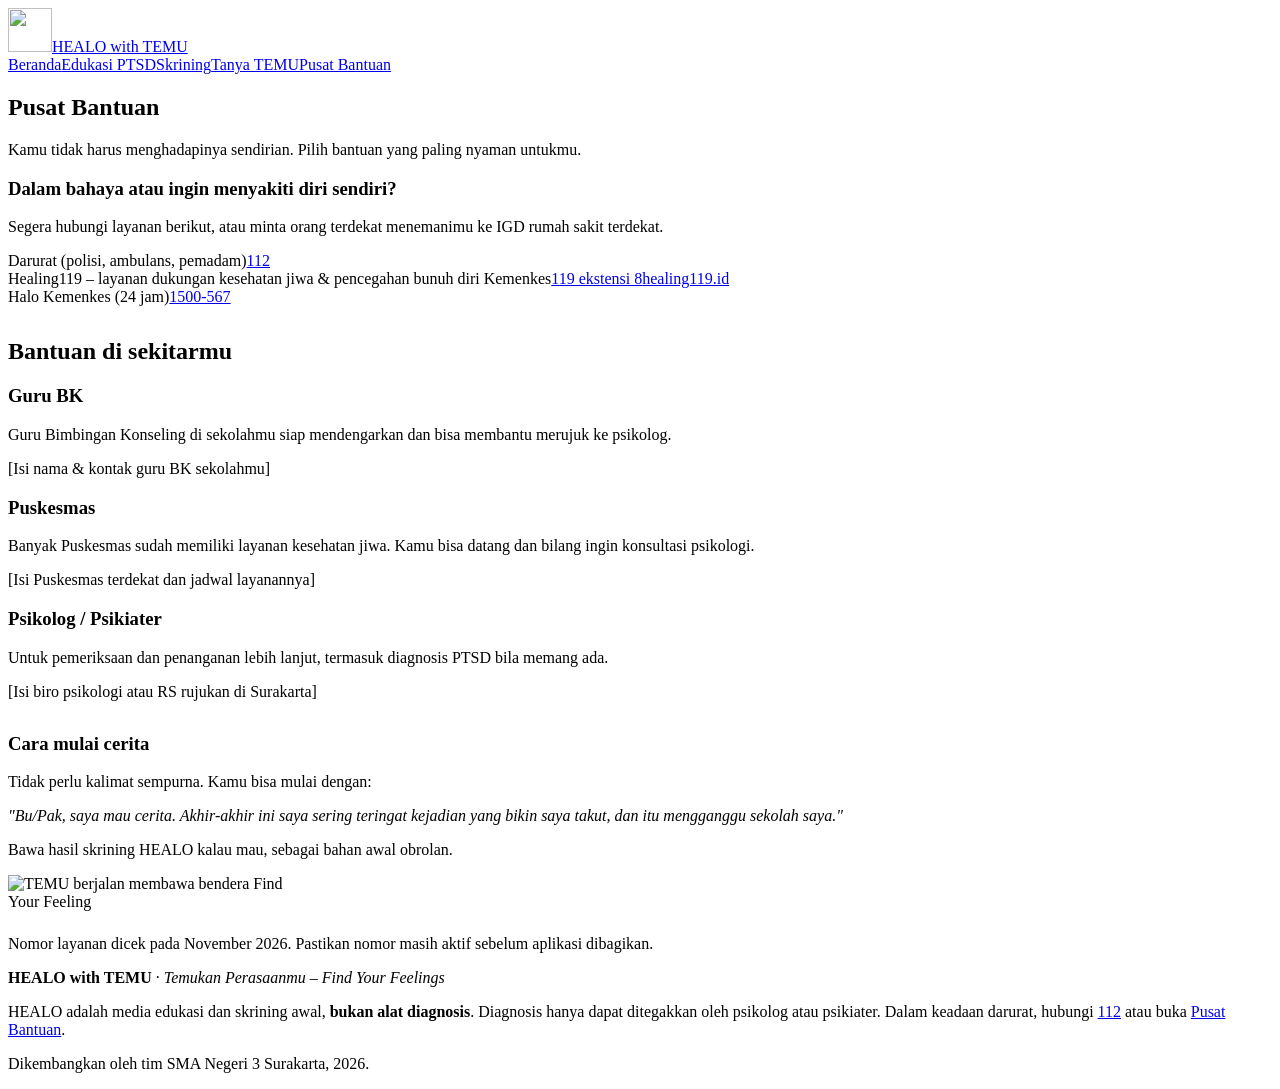
==== bantuan.html @ 0c206a84 "Add files via upload" ====
<!doctype html>
<html lang="id">
<head>
<meta charset="utf-8">
<meta name="viewport" content="width=device-width, initial-scale=1">
<title>Pusat Bantuan · HEALO with TEMU</title>
<meta name="description" content="Kontak layanan krisis, guru BK, Puskesmas, dan psikolog.">
<meta name="theme-color" content="#15484C">
<link rel="manifest" href="manifest.webmanifest">
<link rel="icon" href="img/icon-192.png">
<link rel="apple-touch-icon" href="img/icon-192.png">
<link rel="preconnect" href="https://fonts.googleapis.com">
<link rel="preconnect" href="https://fonts.gstatic.com" crossorigin>
<link rel="stylesheet" href="https://fonts.googleapis.com/css2?family=Poppins:wght@700;800&family=Nunito+Sans:wght@400;700;800&display=swap">
<link rel="stylesheet" href="assets/style.css">
</head>
<body>
<header class="site-header">
<div class="wrap">
<a class="brand" href="index.html"><img src="img/temu-sit.webp" alt="" width="44" height="44">HEALO <span>with TEMU</span></a>
<nav class="nav" aria-label="Menu utama"><a href="index.html">Beranda</a><a href="edukasi.html">Edukasi PTSD</a><a href="skrining.html">Skrining</a><a href="temu.html">Tanya TEMU</a><a href="bantuan.html" aria-current="page">Pusat Bantuan</a></nav>
</div>
</header>
<main>
<section class="section">
<div class="wrap">
<h1>Pusat Bantuan</h1>
<p class="lead">Kamu tidak harus menghadapinya sendirian. Pilih bantuan yang paling nyaman untukmu.</p>

<div class="crisis-box">
<h3>Dalam bahaya atau ingin menyakiti diri sendiri?</h3>
<p>Segera hubungi layanan berikut, atau minta orang terdekat menemanimu ke IGD rumah sakit terdekat.</p>
<div class="grid grid-3">
<div class="contact"><span class="small">Darurat (polisi, ambulans, pemadam)</span><a class="num" href="tel:112">112</a></div>
<div class="contact"><span class="small">Healing119 – layanan dukungan kesehatan jiwa &amp; pencegahan bunuh diri Kemenkes</span><a class="num" href="tel:119">119 ekstensi 8</a><a href="https://healing119.id" target="_blank" rel="noopener">healing119.id</a></div>
<div class="contact"><span class="small">Halo Kemenkes (24 jam)</span><a class="num" href="tel:1500567">1500-567</a></div>
</div>
</div>

<h2 style="margin-top:2rem">Bantuan di sekitarmu</h2>
<div class="grid grid-3">
<div class="card lagoon"><h3>Guru BK</h3><p>Guru Bimbingan Konseling di sekolahmu siap mendengarkan dan bisa membantu merujuk ke psikolog.</p><p class="small">[Isi nama &amp; kontak guru BK sekolahmu]</p></div>
<div class="card mari"><h3>Puskesmas</h3><p>Banyak Puskesmas sudah memiliki layanan kesehatan jiwa. Kamu bisa datang dan bilang ingin konsultasi psikologi.</p><p class="small">[Isi Puskesmas terdekat dan jadwal layanannya]</p></div>
<div class="card pink"><h3>Psikolog / Psikiater</h3><p>Untuk pemeriksaan dan penanganan lebih lanjut, termasuk diagnosis PTSD bila memang ada.</p><p class="small">[Isi biro psikologi atau RS rujukan di Surakarta]</p></div>
</div>

<div class="grid grid-2" style="margin-top:2rem;align-items:center">
<div class="card">
<h3>Cara mulai cerita</h3>
<p>Tidak perlu kalimat sempurna. Kamu bisa mulai dengan:</p>
<p><em>"Bu/Pak, saya mau cerita. Akhir-akhir ini saya sering teringat kejadian yang bikin saya takut, dan itu mengganggu sekolah saya."</em></p>
<p class="small">Bawa hasil skrining HEALO kalau mau, sebagai bahan awal obrolan.</p>
</div>
<img src="img/temu-walk.webp" alt="TEMU berjalan membawa bendera Find Your Feeling" width="320" height="320" style="justify-self:center;max-width:280px">
</div>
<p class="small" style="margin-top:1.5rem">Nomor layanan dicek pada November 2026. Pastikan nomor masih aktif sebelum aplikasi dibagikan.</p>
</div>
</section>
</main>
<footer class="site-footer">
<div class="wrap">
<p><strong>HEALO with TEMU</strong> · <em>Temukan Perasaanmu – Find Your Feelings</em></p>
<p>HEALO adalah media edukasi dan skrining awal, <strong>bukan alat diagnosis</strong>. Diagnosis hanya dapat ditegakkan oleh psikolog atau psikiater. Dalam keadaan darurat, hubungi <a href="tel:112">112</a> atau buka <a href="bantuan.html">Pusat Bantuan</a>.</p>
<p>Dikembangkan oleh tim SMA Negeri 3 Surakarta, 2026.</p>
</div>
</footer>
<script src="assets/common.js"></script>

</body>
</html>
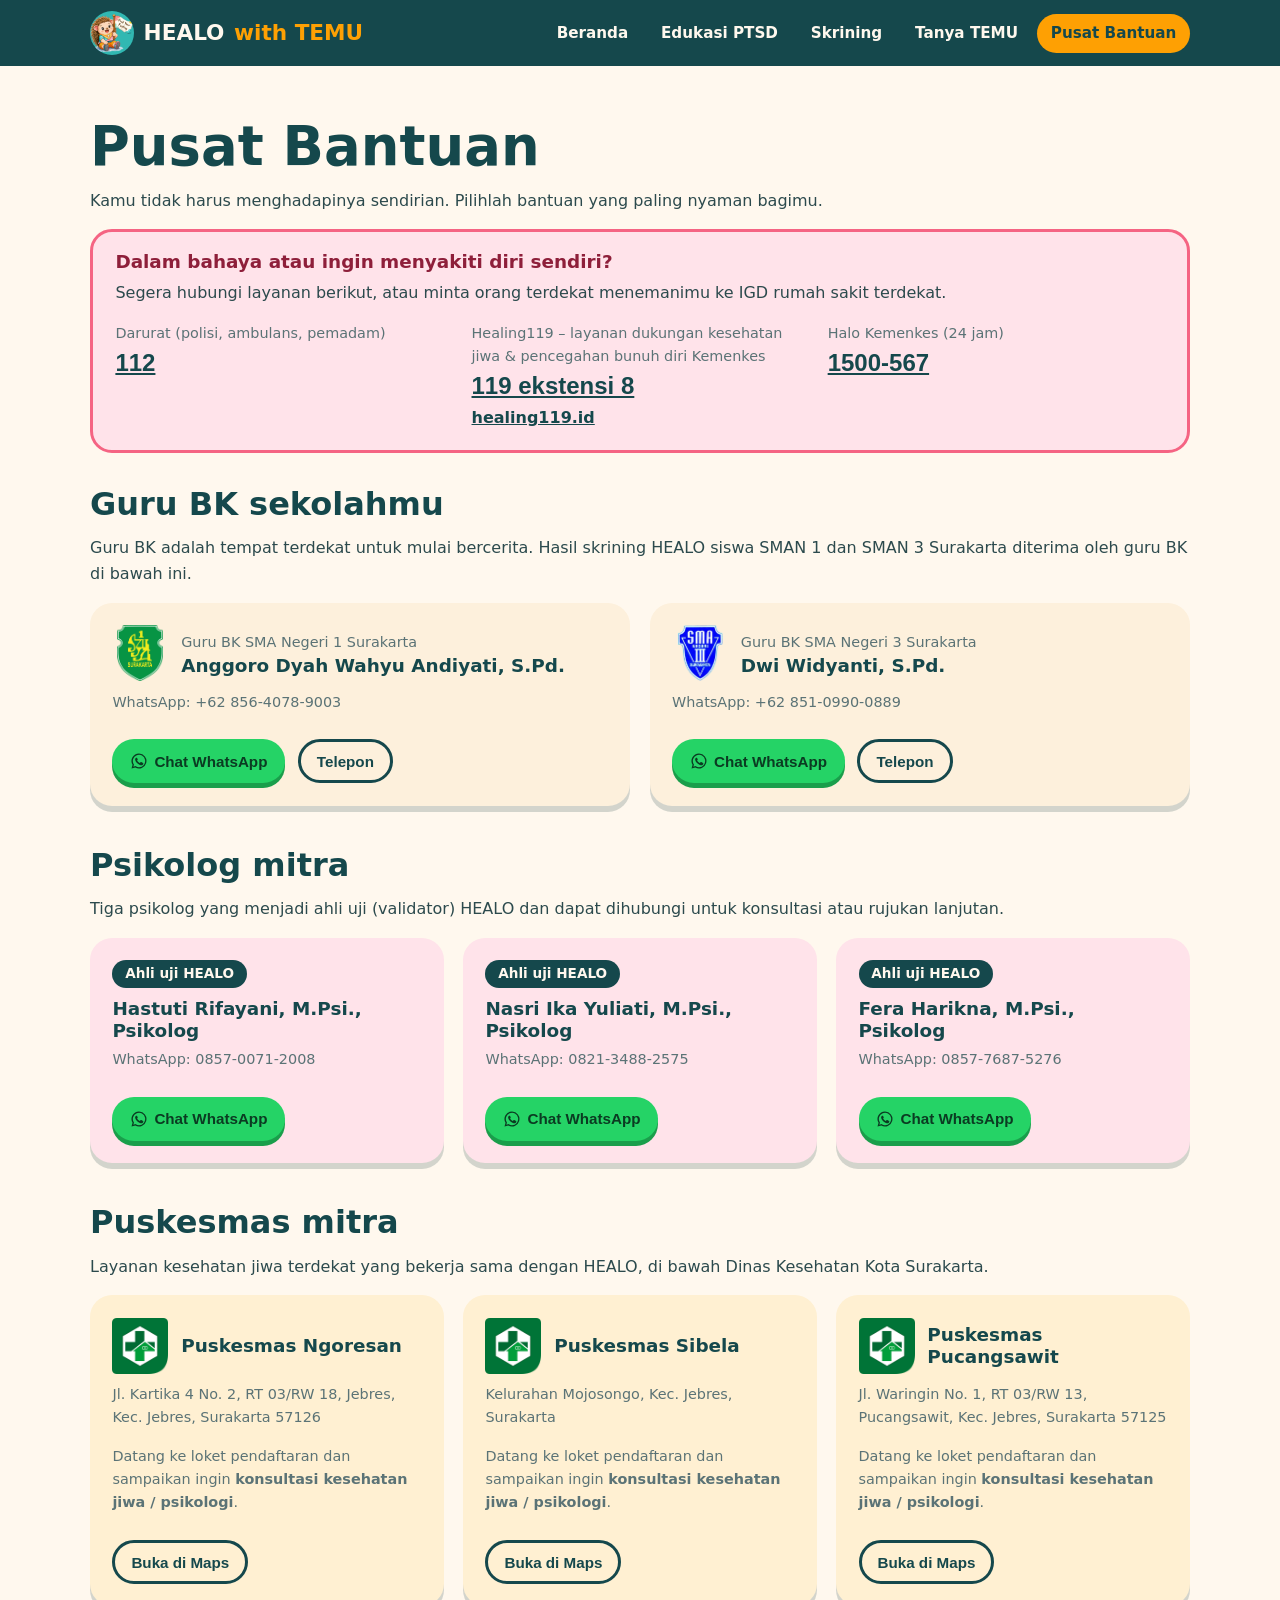
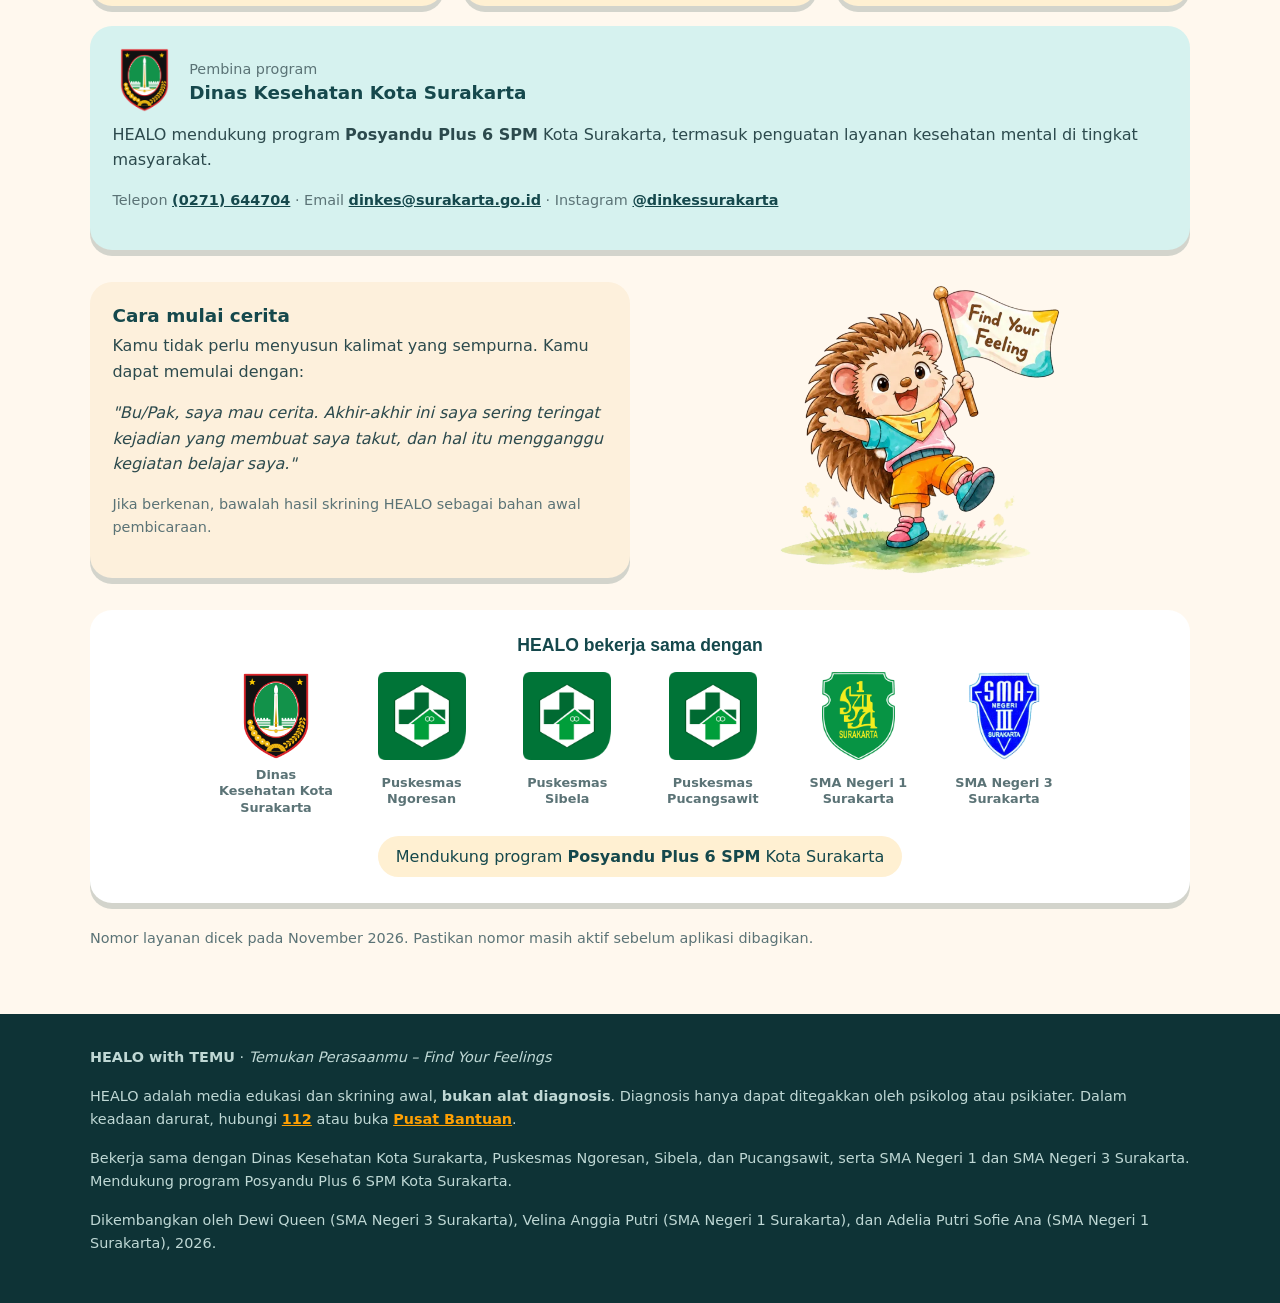
==== commit 632a88ee: "Add files via upload" ====
--- a/bantuan.html
+++ b/bantuan.html
@@ -4,7 +4,7 @@
 <meta charset="utf-8">
 <meta name="viewport" content="width=device-width, initial-scale=1">
 <title>Pusat Bantuan · HEALO with TEMU</title>
-<meta name="description" content="Kontak layanan krisis, guru BK, Puskesmas, dan psikolog.">
+<meta name="description" content="Kontak layanan krisis, guru BK SMAN 1 dan SMAN 3 Surakarta, Puskesmas mitra, psikolog, dan Dinas Kesehatan Kota Surakarta.">
 <meta name="theme-color" content="#15484C">
 <link rel="manifest" href="manifest.webmanifest">
 <link rel="icon" href="img/icon-192.png">
@@ -25,7 +25,7 @@
 <section class="section">
 <div class="wrap">
 <h1>Pusat Bantuan</h1>
-<p class="lead">Kamu tidak harus menghadapinya sendirian. Pilih bantuan yang paling nyaman untukmu.</p>
+<p class="lead">Kamu tidak harus menghadapinya sendirian. Pilihlah bantuan yang paling nyaman bagimu.</p>
 
 <div class="crisis-box">
 <h3>Dalam bahaya atau ingin menyakiti diri sendiri?</h3>
@@ -37,22 +37,32 @@
 </div>
 </div>
 
-<h2 style="margin-top:2rem">Bantuan di sekitarmu</h2>
-<div class="grid grid-3">
-<div class="card lagoon"><h3>Guru BK</h3><p>Guru Bimbingan Konseling di sekolahmu siap mendengarkan dan bisa membantu merujuk ke psikolog.</p><p class="small">[Isi nama &amp; kontak guru BK sekolahmu]</p></div>
-<div class="card mari"><h3>Puskesmas</h3><p>Banyak Puskesmas sudah memiliki layanan kesehatan jiwa. Kamu bisa datang dan bilang ingin konsultasi psikologi.</p><p class="small">[Isi Puskesmas terdekat dan jadwal layanannya]</p></div>
-<div class="card pink"><h3>Psikolog / Psikiater</h3><p>Untuk pemeriksaan dan penanganan lebih lanjut, termasuk diagnosis PTSD bila memang ada.</p><p class="small">[Isi biro psikologi atau RS rujukan di Surakarta]</p></div>
-</div>
+<h2 style="margin-top:2rem">Guru BK sekolahmu</h2>
+<p>Guru BK adalah tempat terdekat untuk mulai bercerita. Hasil skrining HEALO siswa SMAN 1 dan SMAN 3 Surakarta diterima oleh guru BK di bawah ini.</p>
+<div class="grid grid-2"><div class="card contact-card"><div class="cc-head"><img src="img/logo-sman1.png" alt="Logo SMA Negeri 1 Surakarta" width="56" height="56"><div><span class="small">Guru BK SMA Negeri 1 Surakarta</span><h3>Anggoro Dyah Wahyu Andiyati, S.Pd.</h3></div></div><p class="small">WhatsApp: +62 856-4078-9003</p><div class="btn-row"><a class="btn btn-wa" href="https://wa.me/6285640789003" target="_blank" rel="noopener"><svg viewBox="0 0 24 24" fill="currentColor" aria-hidden="true" width="18" height="18"><path d="M12 2a10 10 0 0 0-8.6 15.1L2 22l5-1.3A10 10 0 1 0 12 2zm0 18.2a8.2 8.2 0 0 1-4.2-1.2l-.3-.2-3 .8.8-2.9-.2-.3A8.2 8.2 0 1 1 12 20.2zm4.5-6.1c-.2-.1-1.5-.7-1.7-.8s-.4-.1-.6.1-.7.8-.8 1-.3.2-.5.1a6.7 6.7 0 0 1-3.3-2.9c-.3-.4.3-.4.7-1.3a.5.5 0 0 0 0-.4l-.8-1.9c-.2-.5-.4-.4-.6-.4h-.5a1 1 0 0 0-.7.3 3 3 0 0 0-.9 2.2 5.2 5.2 0 0 0 1.1 2.8 11.9 11.9 0 0 0 4.6 4c1.7.7 2.4.8 3.2.7a2.8 2.8 0 0 0 1.8-1.3 2.3 2.3 0 0 0 .2-1.3c-.1-.1-.3-.2-.5-.3z"/></svg>Chat WhatsApp</a><a class="btn btn-ghost" href="tel:+6285640789003">Telepon</a></div></div><div class="card contact-card"><div class="cc-head"><img src="img/logo-sman3.png" alt="Logo SMA Negeri 3 Surakarta" width="56" height="56"><div><span class="small">Guru BK SMA Negeri 3 Surakarta</span><h3>Dwi Widyanti, S.Pd.</h3></div></div><p class="small">WhatsApp: +62 851-0990-0889</p><div class="btn-row"><a class="btn btn-wa" href="https://wa.me/6285109900889" target="_blank" rel="noopener"><svg viewBox="0 0 24 24" fill="currentColor" aria-hidden="true" width="18" height="18"><path d="M12 2a10 10 0 0 0-8.6 15.1L2 22l5-1.3A10 10 0 1 0 12 2zm0 18.2a8.2 8.2 0 0 1-4.2-1.2l-.3-.2-3 .8.8-2.9-.2-.3A8.2 8.2 0 1 1 12 20.2zm4.5-6.1c-.2-.1-1.5-.7-1.7-.8s-.4-.1-.6.1-.7.8-.8 1-.3.2-.5.1a6.7 6.7 0 0 1-3.3-2.9c-.3-.4.3-.4.7-1.3a.5.5 0 0 0 0-.4l-.8-1.9c-.2-.5-.4-.4-.6-.4h-.5a1 1 0 0 0-.7.3 3 3 0 0 0-.9 2.2 5.2 5.2 0 0 0 1.1 2.8 11.9 11.9 0 0 0 4.6 4c1.7.7 2.4.8 3.2.7a2.8 2.8 0 0 0 1.8-1.3 2.3 2.3 0 0 0 .2-1.3c-.1-.1-.3-.2-.5-.3z"/></svg>Chat WhatsApp</a><a class="btn btn-ghost" href="tel:+6285109900889">Telepon</a></div></div></div>
+
+<h2 style="margin-top:2.5rem">Psikolog mitra</h2>
+<p>Tiga psikolog yang menjadi ahli uji (validator) HEALO dan dapat dihubungi untuk konsultasi atau rujukan lanjutan.</p>
+<div class="grid grid-3"><div class="card pink contact-card"><span class="pill">Ahli uji HEALO</span><h3 style="margin-top:.6rem">Hastuti Rifayani, M.Psi., Psikolog</h3><p class="small">WhatsApp: 0857-0071-2008</p><div class="btn-row"><a class="btn btn-wa" href="https://wa.me/6285700712008" target="_blank" rel="noopener"><svg viewBox="0 0 24 24" fill="currentColor" aria-hidden="true" width="18" height="18"><path d="M12 2a10 10 0 0 0-8.6 15.1L2 22l5-1.3A10 10 0 1 0 12 2zm0 18.2a8.2 8.2 0 0 1-4.2-1.2l-.3-.2-3 .8.8-2.9-.2-.3A8.2 8.2 0 1 1 12 20.2zm4.5-6.1c-.2-.1-1.5-.7-1.7-.8s-.4-.1-.6.1-.7.8-.8 1-.3.2-.5.1a6.7 6.7 0 0 1-3.3-2.9c-.3-.4.3-.4.7-1.3a.5.5 0 0 0 0-.4l-.8-1.9c-.2-.5-.4-.4-.6-.4h-.5a1 1 0 0 0-.7.3 3 3 0 0 0-.9 2.2 5.2 5.2 0 0 0 1.1 2.8 11.9 11.9 0 0 0 4.6 4c1.7.7 2.4.8 3.2.7a2.8 2.8 0 0 0 1.8-1.3 2.3 2.3 0 0 0 .2-1.3c-.1-.1-.3-.2-.5-.3z"/></svg>Chat WhatsApp</a></div></div><div class="card pink contact-card"><span class="pill">Ahli uji HEALO</span><h3 style="margin-top:.6rem">Nasri Ika Yuliati, M.Psi., Psikolog</h3><p class="small">WhatsApp: 0821-3488-2575</p><div class="btn-row"><a class="btn btn-wa" href="https://wa.me/6282134882575" target="_blank" rel="noopener"><svg viewBox="0 0 24 24" fill="currentColor" aria-hidden="true" width="18" height="18"><path d="M12 2a10 10 0 0 0-8.6 15.1L2 22l5-1.3A10 10 0 1 0 12 2zm0 18.2a8.2 8.2 0 0 1-4.2-1.2l-.3-.2-3 .8.8-2.9-.2-.3A8.2 8.2 0 1 1 12 20.2zm4.5-6.1c-.2-.1-1.5-.7-1.7-.8s-.4-.1-.6.1-.7.8-.8 1-.3.2-.5.1a6.7 6.7 0 0 1-3.3-2.9c-.3-.4.3-.4.7-1.3a.5.5 0 0 0 0-.4l-.8-1.9c-.2-.5-.4-.4-.6-.4h-.5a1 1 0 0 0-.7.3 3 3 0 0 0-.9 2.2 5.2 5.2 0 0 0 1.1 2.8 11.9 11.9 0 0 0 4.6 4c1.7.7 2.4.8 3.2.7a2.8 2.8 0 0 0 1.8-1.3 2.3 2.3 0 0 0 .2-1.3c-.1-.1-.3-.2-.5-.3z"/></svg>Chat WhatsApp</a></div></div><div class="card pink contact-card"><span class="pill">Ahli uji HEALO</span><h3 style="margin-top:.6rem">Fera Harikna, M.Psi., Psikolog</h3><p class="small">WhatsApp: 0857-7687-5276</p><div class="btn-row"><a class="btn btn-wa" href="https://wa.me/6285776875276" target="_blank" rel="noopener"><svg viewBox="0 0 24 24" fill="currentColor" aria-hidden="true" width="18" height="18"><path d="M12 2a10 10 0 0 0-8.6 15.1L2 22l5-1.3A10 10 0 1 0 12 2zm0 18.2a8.2 8.2 0 0 1-4.2-1.2l-.3-.2-3 .8.8-2.9-.2-.3A8.2 8.2 0 1 1 12 20.2zm4.5-6.1c-.2-.1-1.5-.7-1.7-.8s-.4-.1-.6.1-.7.8-.8 1-.3.2-.5.1a6.7 6.7 0 0 1-3.3-2.9c-.3-.4.3-.4.7-1.3a.5.5 0 0 0 0-.4l-.8-1.9c-.2-.5-.4-.4-.6-.4h-.5a1 1 0 0 0-.7.3 3 3 0 0 0-.9 2.2 5.2 5.2 0 0 0 1.1 2.8 11.9 11.9 0 0 0 4.6 4c1.7.7 2.4.8 3.2.7a2.8 2.8 0 0 0 1.8-1.3 2.3 2.3 0 0 0 .2-1.3c-.1-.1-.3-.2-.5-.3z"/></svg>Chat WhatsApp</a></div></div></div>
+
+<h2 style="margin-top:2.5rem">Puskesmas mitra</h2>
+<p>Layanan kesehatan jiwa terdekat yang bekerja sama dengan HEALO, di bawah Dinas Kesehatan Kota Surakarta.</p>
+<div class="grid grid-3"><div class="card mari contact-card"><div class="cc-head"><img src="img/logo-puskesmas.png" alt="Logo Puskesmas" width="56" height="56"><h3>Puskesmas Ngoresan</h3></div><p class="small">Jl. Kartika 4 No. 2, RT 03/RW 18, Jebres, Kec. Jebres, Surakarta 57126</p><p class="small">Datang ke loket pendaftaran dan sampaikan ingin <strong>konsultasi kesehatan jiwa / psikologi</strong>.</p><div class="btn-row"><a class="btn btn-ghost" href="https://www.google.com/maps/search/?api=1&amp;query=Puskesmas+Ngoresan+Surakarta" target="_blank" rel="noopener">Buka di Maps</a></div></div><div class="card mari contact-card"><div class="cc-head"><img src="img/logo-puskesmas.png" alt="Logo Puskesmas" width="56" height="56"><h3>Puskesmas Sibela</h3></div><p class="small">Kelurahan Mojosongo, Kec. Jebres, Surakarta</p><p class="small">Datang ke loket pendaftaran dan sampaikan ingin <strong>konsultasi kesehatan jiwa / psikologi</strong>.</p><div class="btn-row"><a class="btn btn-ghost" href="https://www.google.com/maps/search/?api=1&amp;query=Puskesmas+Sibela+Surakarta" target="_blank" rel="noopener">Buka di Maps</a></div></div><div class="card mari contact-card"><div class="cc-head"><img src="img/logo-puskesmas.png" alt="Logo Puskesmas" width="56" height="56"><h3>Puskesmas Pucangsawit</h3></div><p class="small">Jl. Waringin No. 1, RT 03/RW 13, Pucangsawit, Kec. Jebres, Surakarta 57125</p><p class="small">Datang ke loket pendaftaran dan sampaikan ingin <strong>konsultasi kesehatan jiwa / psikologi</strong>.</p><div class="btn-row"><a class="btn btn-ghost" href="https://www.google.com/maps/search/?api=1&amp;query=Puskesmas+Pucangsawit+Surakarta" target="_blank" rel="noopener">Buka di Maps</a></div></div></div>
+
+<div class="card lagoon contact-card dinkes" style="margin-top:1.2rem"><div class="cc-head"><img src="img/logo-dinkes.png" alt="Logo Dinas Kesehatan Kota Surakarta" width="64" height="64"><div><span class="small">Pembina program</span><h3>Dinas Kesehatan Kota Surakarta</h3></div></div>
+<p>HEALO mendukung program <strong>Posyandu Plus 6 SPM</strong> Kota Surakarta, termasuk penguatan layanan kesehatan mental di tingkat masyarakat.</p>
+<p class="small">Telepon <a href="tel:+62271644704">(0271) 644704</a> · Email <a href="mailto:dinkes@surakarta.go.id">dinkes@surakarta.go.id</a> · Instagram <a href="https://www.instagram.com/dinkessurakarta/" target="_blank" rel="noopener">@dinkessurakarta</a></p></div>
 
 <div class="grid grid-2" style="margin-top:2rem;align-items:center">
 <div class="card">
 <h3>Cara mulai cerita</h3>
-<p>Tidak perlu kalimat sempurna. Kamu bisa mulai dengan:</p>
-<p><em>"Bu/Pak, saya mau cerita. Akhir-akhir ini saya sering teringat kejadian yang bikin saya takut, dan itu mengganggu sekolah saya."</em></p>
-<p class="small">Bawa hasil skrining HEALO kalau mau, sebagai bahan awal obrolan.</p>
+<p>Kamu tidak perlu menyusun kalimat yang sempurna. Kamu dapat memulai dengan:</p>
+<p><em>"Bu/Pak, saya mau cerita. Akhir-akhir ini saya sering teringat kejadian yang membuat saya takut, dan hal itu mengganggu kegiatan belajar saya."</em></p>
+<p class="small">Jika berkenan, bawalah hasil skrining HEALO sebagai bahan awal pembicaraan.</p>
 </div>
 <img src="img/temu-walk.webp" alt="TEMU berjalan membawa bendera Find Your Feeling" width="320" height="320" style="justify-self:center;max-width:280px">
 </div>
+<div class="partners"><p class="partners-title">HEALO bekerja sama dengan</p><div class="partner-row"><figure class="partner"><img src="img/logo-dinkes.png" alt="Logo Dinas Kesehatan Kota Surakarta" width="88" height="88" loading="lazy"><figcaption>Dinas Kesehatan Kota Surakarta</figcaption></figure><figure class="partner"><img src="img/logo-puskesmas.png" alt="Logo Puskesmas Ngoresan" width="88" height="88" loading="lazy"><figcaption>Puskesmas Ngoresan</figcaption></figure><figure class="partner"><img src="img/logo-puskesmas.png" alt="Logo Puskesmas Sibela" width="88" height="88" loading="lazy"><figcaption>Puskesmas Sibela</figcaption></figure><figure class="partner"><img src="img/logo-puskesmas.png" alt="Logo Puskesmas Pucangsawit" width="88" height="88" loading="lazy"><figcaption>Puskesmas Pucangsawit</figcaption></figure><figure class="partner"><img src="img/logo-sman1.png" alt="Logo SMA Negeri 1 Surakarta" width="88" height="88" loading="lazy"><figcaption>SMA Negeri 1 Surakarta</figcaption></figure><figure class="partner"><img src="img/logo-sman3.png" alt="Logo SMA Negeri 3 Surakarta" width="88" height="88" loading="lazy"><figcaption>SMA Negeri 3 Surakarta</figcaption></figure></div><p class="program-badge">Mendukung program <strong>Posyandu Plus 6 SPM</strong> Kota Surakarta</p></div>
 <p class="small" style="margin-top:1.5rem">Nomor layanan dicek pada November 2026. Pastikan nomor masih aktif sebelum aplikasi dibagikan.</p>
 </div>
 </section>
@@ -61,7 +71,8 @@
 <div class="wrap">
 <p><strong>HEALO with TEMU</strong> · <em>Temukan Perasaanmu – Find Your Feelings</em></p>
 <p>HEALO adalah media edukasi dan skrining awal, <strong>bukan alat diagnosis</strong>. Diagnosis hanya dapat ditegakkan oleh psikolog atau psikiater. Dalam keadaan darurat, hubungi <a href="tel:112">112</a> atau buka <a href="bantuan.html">Pusat Bantuan</a>.</p>
-<p>Dikembangkan oleh tim SMA Negeri 3 Surakarta, 2026.</p>
+<p>Bekerja sama dengan Dinas Kesehatan Kota Surakarta, Puskesmas Ngoresan, Sibela, dan Pucangsawit, serta SMA Negeri 1 dan SMA Negeri 3 Surakarta. Mendukung program Posyandu Plus 6 SPM Kota Surakarta.</p>
+<p>Dikembangkan oleh Dewi Queen (SMA Negeri 3 Surakarta), Velina Anggia Putri (SMA Negeri 1 Surakarta), dan Adelia Putri Sofie Ana (SMA Negeri 1 Surakarta), 2026.</p>
 </div>
 </footer>
 <script src="assets/common.js"></script>
--- a/assets/style.css
+++ b/assets/style.css
@@ -0,0 +1,207 @@
+/* HEALO with TEMU — palet: Bubblegum, Marigold, Brown Sugar, Malachite, Lagoon */
+:root {
+  --mal: #15484C;
+  --mal-dark: #0E3336;
+  --lagoon: #31B8B2;
+  --lagoon-soft: #D6F2EF;
+  --pink: #F56483;
+  --pink-soft: #FFE3EA;
+  --mari: #FEA003;
+  --mari-soft: #FFF0D2;
+  --brown: #A6480A;
+  --cream: #FFF8EE;
+  --card: #FDF0DC;
+  --ink: #15484C;
+  --body: #2C4A4D;
+  --muted: #5B7376;
+  --radius: 22px;
+  --shadow: 0 6px 0 rgba(14, 51, 54, 0.18);
+  font-size: 16px;
+}
+
+* { box-sizing: border-box; }
+html { scroll-behavior: smooth; }
+body {
+  margin: 0;
+  font-family: 'Nunito Sans', system-ui, -apple-system, 'Segoe UI', Arial, sans-serif;
+  color: var(--body);
+  background: var(--cream);
+  line-height: 1.6;
+}
+h1, h2, h3, .brand { font-family: 'Poppins', system-ui, Arial, sans-serif; color: var(--ink); line-height: 1.2; }
+h1 { font-size: clamp(2rem, 6vw, 3.4rem); margin: 0 0 .5rem; font-weight: 800; }
+h2 { font-size: clamp(1.4rem, 4vw, 2rem); margin: 0 0 .75rem; font-weight: 800; }
+h3 { font-size: 1.15rem; margin: 0 0 .4rem; font-weight: 700; }
+p { margin: 0 0 1rem; }
+a { color: var(--mal); font-weight: 700; }
+a:hover { color: var(--brown); }
+img { max-width: 100%; height: auto; }
+
+.wrap { width: min(1100px, 100% - 2rem); margin-inline: auto; }
+
+/* ---------- header ---------- */
+.site-header { background: var(--mal); position: sticky; top: 0; z-index: 20; }
+.site-header .wrap { display: flex; align-items: center; justify-content: space-between; gap: 1rem; padding: .7rem 0; flex-wrap: wrap; }
+.brand { display: flex; align-items: center; gap: .6rem; color: var(--cream); text-decoration: none; font-size: 1.35rem; font-weight: 800; }
+.brand img { width: 44px; height: 44px; border-radius: 50%; background: var(--lagoon); object-fit: contain; }
+.brand span { color: var(--mari); }
+.nav { display: flex; gap: .35rem; flex-wrap: wrap; }
+.nav a { color: var(--cream); text-decoration: none; font-weight: 700; padding: .45rem .85rem; border-radius: 999px; font-size: .95rem; }
+.nav a:hover, .nav a[aria-current="page"] { background: var(--mari); color: var(--mal); }
+
+/* ---------- hero ---------- */
+.hero { background: var(--mal); color: var(--cream); padding: 2.5rem 0 3.5rem; }
+.hero .wrap { display: grid; grid-template-columns: 1.3fr 1fr; gap: 2rem; align-items: center; }
+.hero h1 { color: var(--cream); text-shadow: 4px 4px 0 var(--pink); }
+.hero h1 span { color: var(--mari); }
+.hero .lead { font-size: 1.15rem; color: #DCEFEC; max-width: 34rem; }
+.hero img { width: 100%; max-width: 380px; justify-self: center; filter: drop-shadow(0 10px 0 rgba(0,0,0,.15)); }
+.tagline { display: inline-block; background: var(--mari); color: var(--mal); font-weight: 800; padding: .3rem 1rem; border-radius: 999px; margin-bottom: 1rem; font-family: 'Poppins', Arial, sans-serif; }
+
+/* ---------- buttons ---------- */
+.btn { display: inline-flex; align-items: center; justify-content: center; gap: .4rem; min-height: 48px; padding: .7rem 1.4rem; border-radius: 999px; border: 0; font: 800 1rem 'Poppins', Arial, sans-serif; cursor: pointer; text-decoration: none; transition: transform .1s ease; }
+.btn:active { transform: translateY(2px); }
+.btn-primary { background: var(--mari); color: var(--mal); box-shadow: 0 5px 0 #C97E00; }
+.btn-primary:hover { color: var(--mal); background: #FFB02E; }
+.btn-secondary { background: var(--lagoon); color: var(--mal); box-shadow: 0 5px 0 #1F8A85; }
+.btn-secondary:hover { color: var(--mal); background: #46C7C1; }
+.btn-ghost { background: transparent; color: var(--mal); border: 3px solid var(--mal); }
+.btn[disabled] { opacity: .5; cursor: not-allowed; }
+.btn-row { display: flex; flex-wrap: wrap; gap: .8rem; margin-top: 1.2rem; }
+
+/* ---------- sections & cards ---------- */
+.section { padding: 3rem 0; }
+.section.alt { background: var(--lagoon-soft); }
+.grid { display: grid; gap: 1.2rem; }
+.grid-2 { grid-template-columns: repeat(2, minmax(0, 1fr)); }
+.grid-3 { grid-template-columns: repeat(3, minmax(0, 1fr)); }
+.grid-4 { grid-template-columns: repeat(4, minmax(0, 1fr)); }
+.card { background: var(--card); border-radius: var(--radius); padding: 1.4rem; box-shadow: var(--shadow); }
+.card.pink { background: var(--pink-soft); }
+.card.mari { background: var(--mari-soft); }
+.card.lagoon { background: var(--lagoon-soft); }
+.card.dark { background: var(--mal); color: #DCEFEC; }
+.card.dark h3, .card.dark h2 { color: var(--cream); }
+.feature { text-decoration: none; color: inherit; display: flex; flex-direction: column; gap: .4rem; font-weight: 400; transition: transform .15s ease; }
+.feature:hover { transform: translateY(-4px); color: inherit; }
+.feature .icon { width: 52px; height: 52px; border-radius: 16px; display: grid; place-items: center; }
+.feature .icon svg { width: 28px; height: 28px; }
+.pill { display: inline-block; font-weight: 800; font-size: .85rem; padding: .2rem .8rem; border-radius: 999px; background: var(--mal); color: var(--cream); }
+.notice { border-radius: 16px; padding: 1rem 1.2rem; background: var(--mari-soft); border: 2px solid var(--mari); color: var(--mal); }
+.notice.danger { background: var(--pink-soft); border-color: var(--pink); }
+.notice strong { color: var(--mal); }
+.small { font-size: .9rem; color: var(--muted); }
+
+/* ---------- education ---------- */
+.cluster { border-top: 6px solid var(--lagoon); }
+.cluster.b { border-color: var(--pink); }
+.cluster.c { border-color: var(--mari); }
+.cluster.d { border-color: var(--brown); }
+.cluster.e { border-color: var(--lagoon); }
+table.compare { width: 100%; border-collapse: collapse; background: var(--card); border-radius: var(--radius); overflow: hidden; }
+table.compare th, table.compare td { text-align: left; padding: .8rem 1rem; border-bottom: 1px solid #EBD6B5; vertical-align: top; }
+table.compare th { background: var(--mal); color: var(--cream); font-family: 'Poppins', Arial, sans-serif; }
+.table-scroll { overflow-x: auto; }
+details { background: var(--card); border-radius: 16px; padding: 1rem 1.2rem; margin-bottom: .8rem; }
+details summary { cursor: pointer; font-weight: 800; color: var(--mal); }
+
+/* ---------- screening ---------- */
+.steps { display: flex; gap: .5rem; margin-bottom: 1.5rem; flex-wrap: wrap; }
+.steps li { list-style: none; padding: .35rem .9rem; border-radius: 999px; background: var(--card); font-weight: 700; font-size: .9rem; }
+.steps li.active { background: var(--mari); color: var(--mal); }
+.steps li.done { background: var(--lagoon); color: var(--mal); }
+.steps { padding: 0; }
+.panel[hidden] { display: none; }
+fieldset { border: 0; margin: 0 0 1rem; padding: 0; }
+legend { font-weight: 800; color: var(--mal); margin-bottom: .6rem; }
+.option { display: flex; gap: .7rem; align-items: flex-start; padding: .75rem 1rem; border-radius: 14px; background: var(--card); margin-bottom: .5rem; cursor: pointer; }
+.option input { margin-top: .3rem; width: 20px; height: 20px; accent-color: var(--mal); }
+.item { background: var(--card); border-radius: 18px; padding: 1.1rem 1.2rem; margin-bottom: .9rem; }
+.item.missing { outline: 3px solid var(--pink); }
+.item legend { float: left; width: 100%; padding: 0; margin-bottom: .7rem; font-weight: 700; color: var(--mal); }
+.item .scale { clear: both; }
+.scale { display: grid; grid-template-columns: repeat(5, minmax(0, 1fr)); gap: .4rem; }
+.scale label { display: flex; flex-direction: column; align-items: center; text-align: center; gap: .2rem; padding: .5rem .2rem; border-radius: 12px; background: var(--cream); font-size: .8rem; cursor: pointer; border: 2px solid transparent; }
+.scale input { accent-color: var(--mal); width: 20px; height: 20px; }
+.scale label:has(input:checked) { border-color: var(--mal); background: var(--lagoon-soft); }
+.progress { height: 12px; background: var(--card); border-radius: 999px; overflow: hidden; margin-bottom: 1rem; }
+.progress > div { height: 100%; width: 0; background: var(--lagoon); transition: width .2s ease; }
+.result-score { font: 800 3rem 'Poppins', Arial, sans-serif; color: var(--mal); line-height: 1; }
+.cluster-bars { display: grid; gap: .5rem; margin: 1rem 0; }
+.cluster-bars .row { display: grid; grid-template-columns: 9rem 1fr 3.5rem; gap: .6rem; align-items: center; font-size: .9rem; }
+.cluster-bars .track { height: 14px; background: var(--cream); border-radius: 999px; overflow: hidden; }
+.cluster-bars .fill { height: 100%; background: var(--lagoon); }
+
+/* ---------- chat ---------- */
+.chat { display: flex; flex-direction: column; height: min(70vh, 640px); background: var(--card); border-radius: var(--radius); box-shadow: var(--shadow); overflow: hidden; }
+.chat-log { flex: 1; overflow-y: auto; padding: 1.2rem; display: flex; flex-direction: column; gap: .8rem; }
+.msg { max-width: 82%; padding: .75rem 1rem; border-radius: 18px; white-space: pre-wrap; }
+.msg.bot { background: var(--cream); align-self: flex-start; border-bottom-left-radius: 4px; }
+.msg.user { background: var(--lagoon); color: var(--mal); align-self: flex-end; border-bottom-right-radius: 4px; }
+.msg.crisis { background: var(--pink-soft); border: 2px solid var(--pink); }
+.msg.typing { color: var(--muted); font-style: italic; }
+.chat-form { display: flex; gap: .5rem; padding: .8rem; background: var(--mal); }
+.chat-form textarea { flex: 1; resize: none; border: 0; border-radius: 16px; padding: .75rem 1rem; font: inherit; min-height: 48px; max-height: 140px; }
+.chat-form .btn { flex: none; }
+.suggestions { display: flex; flex-wrap: wrap; gap: .5rem; margin: .8rem 0; }
+.suggestions button { background: var(--mari-soft); border: 2px solid var(--mari); color: var(--mal); border-radius: 999px; padding: .4rem .9rem; font: 700 .9rem 'Nunito Sans', Arial, sans-serif; cursor: pointer; }
+
+/* ---------- help ---------- */
+.contact { display: flex; flex-direction: column; gap: .3rem; }
+.contact .num { font: 800 1.5rem 'Poppins', Arial, sans-serif; color: var(--mal); }
+
+/* ---------- footer ---------- */
+.site-footer { background: var(--mal-dark); color: #BFD8D5; padding: 2rem 0; font-size: .9rem; }
+.site-footer a { color: var(--mari); }
+
+/* ---------- crisis banner (shared) ---------- */
+.crisis-box { background: var(--pink-soft); border: 3px solid var(--pink); border-radius: var(--radius); padding: 1.2rem 1.4rem; margin: 1rem 0; }
+.crisis-box h3 { color: #8E1F3A; }
+
+:focus-visible { outline: 3px solid var(--mari); outline-offset: 3px; }
+
+@media (max-width: 820px) {
+  .hero .wrap, .grid-2, .grid-3, .grid-4 { grid-template-columns: minmax(0, 1fr); }
+  .hero img { max-width: 240px; order: -1; }
+  .scale { grid-template-columns: repeat(5, minmax(0, 1fr)); }
+  .scale label { font-size: .7rem; }
+  .cluster-bars .row { grid-template-columns: 6.5rem 1fr 3rem; }
+  .msg { max-width: 92%; }
+  .site-header { position: static; }
+  .nav a { padding: .35rem .7rem; font-size: .9rem; }
+}
+/* ---------- school step ---------- */
+.school-pick { display: grid; gap: .6rem; margin-top: .5rem; }
+.option.school { align-items: center; border: 3px solid transparent; background: #fff; }
+.option.school:has(input:checked) { border-color: var(--mari); background: var(--mari-soft); }
+.option.school img { width: 56px; height: 56px; object-fit: contain; }
+.school-dot { width: 56px; height: 56px; border-radius: 50%; background: var(--lagoon-soft); color: var(--mal); display: grid; place-items: center; font: 800 1.5rem 'Poppins', Arial, sans-serif; flex: none; }
+.field-row { display: grid; grid-template-columns: 2fr 1fr; gap: .8rem; margin: 1rem 0 .6rem; }
+.field { display: grid; gap: .3rem; font-weight: 700; color: var(--ink); }
+.field input { font: inherit; font-weight: 400; padding: .7rem .9rem; border-radius: 12px; border: 2px solid #C9D9D8; background: #fff; color: var(--body); min-height: 48px; }
+.field input:focus { outline: 3px solid var(--lagoon); outline-offset: 1px; border-color: var(--mal); }
+.send-status { margin-top: 1rem; padding: .8rem 1rem; border-radius: 14px; background: var(--lagoon-soft); font-weight: 700; }
+.send-status.err { background: var(--pink-soft); }
+
+/* ---------- contacts & partners ---------- */
+.contact-card { display: flex; flex-direction: column; }
+.contact-card .btn-row { margin-top: auto; padding-top: .6rem; }
+.cc-head { display: flex; align-items: center; gap: .8rem; margin-bottom: .6rem; }
+.cc-head img { width: 56px; height: 56px; object-fit: contain; flex: none; }
+.cc-head h3 { margin: 0; }
+.dinkes .cc-head img { width: 64px; height: 64px; }
+.btn-wa { background: #25D366; color: #0B3B22; box-shadow: 0 5px 0 #1A9E4B; min-height: 44px; padding: .55rem 1.1rem; font-size: .95rem; }
+.btn-wa:hover { color: #0B3B22; background: #3BE07A; }
+.btn-wa[aria-disabled="true"] { background: #E3E8E7; color: var(--muted); box-shadow: none; cursor: default; }
+.contact-card .btn-ghost { min-height: 44px; padding: .45rem 1rem; font-size: .95rem; }
+.partners { background: #fff; border-radius: var(--radius); padding: 1.6rem 1.2rem; box-shadow: var(--shadow); text-align: center; margin-top: 2rem; }
+.partners-title { font: 800 1.1rem 'Poppins', Arial, sans-serif; color: var(--ink); margin-bottom: 1rem; }
+.partner-row { display: flex; flex-wrap: wrap; justify-content: center; gap: 1.2rem 1.6rem; }
+.partner { margin: 0; width: 120px; display: grid; justify-items: center; gap: .4rem; }
+.partner img { width: 88px; height: 88px; object-fit: contain; }
+.partner figcaption { font-size: .8rem; font-weight: 700; line-height: 1.3; color: var(--muted); }
+.program-badge { display: inline-block; margin: 1.2rem 0 0; background: var(--mari-soft); color: var(--mal); padding: .5rem 1.1rem; border-radius: 999px; }
+@media (max-width: 820px) { .field-row { grid-template-columns: 1fr; } .partner { width: 96px; } .partner img { width: 64px; height: 64px; } }
+
+@media (prefers-reduced-motion: reduce) { * { transition: none !important; scroll-behavior: auto !important; } }
+.contact-card .pill { align-self: flex-start; }
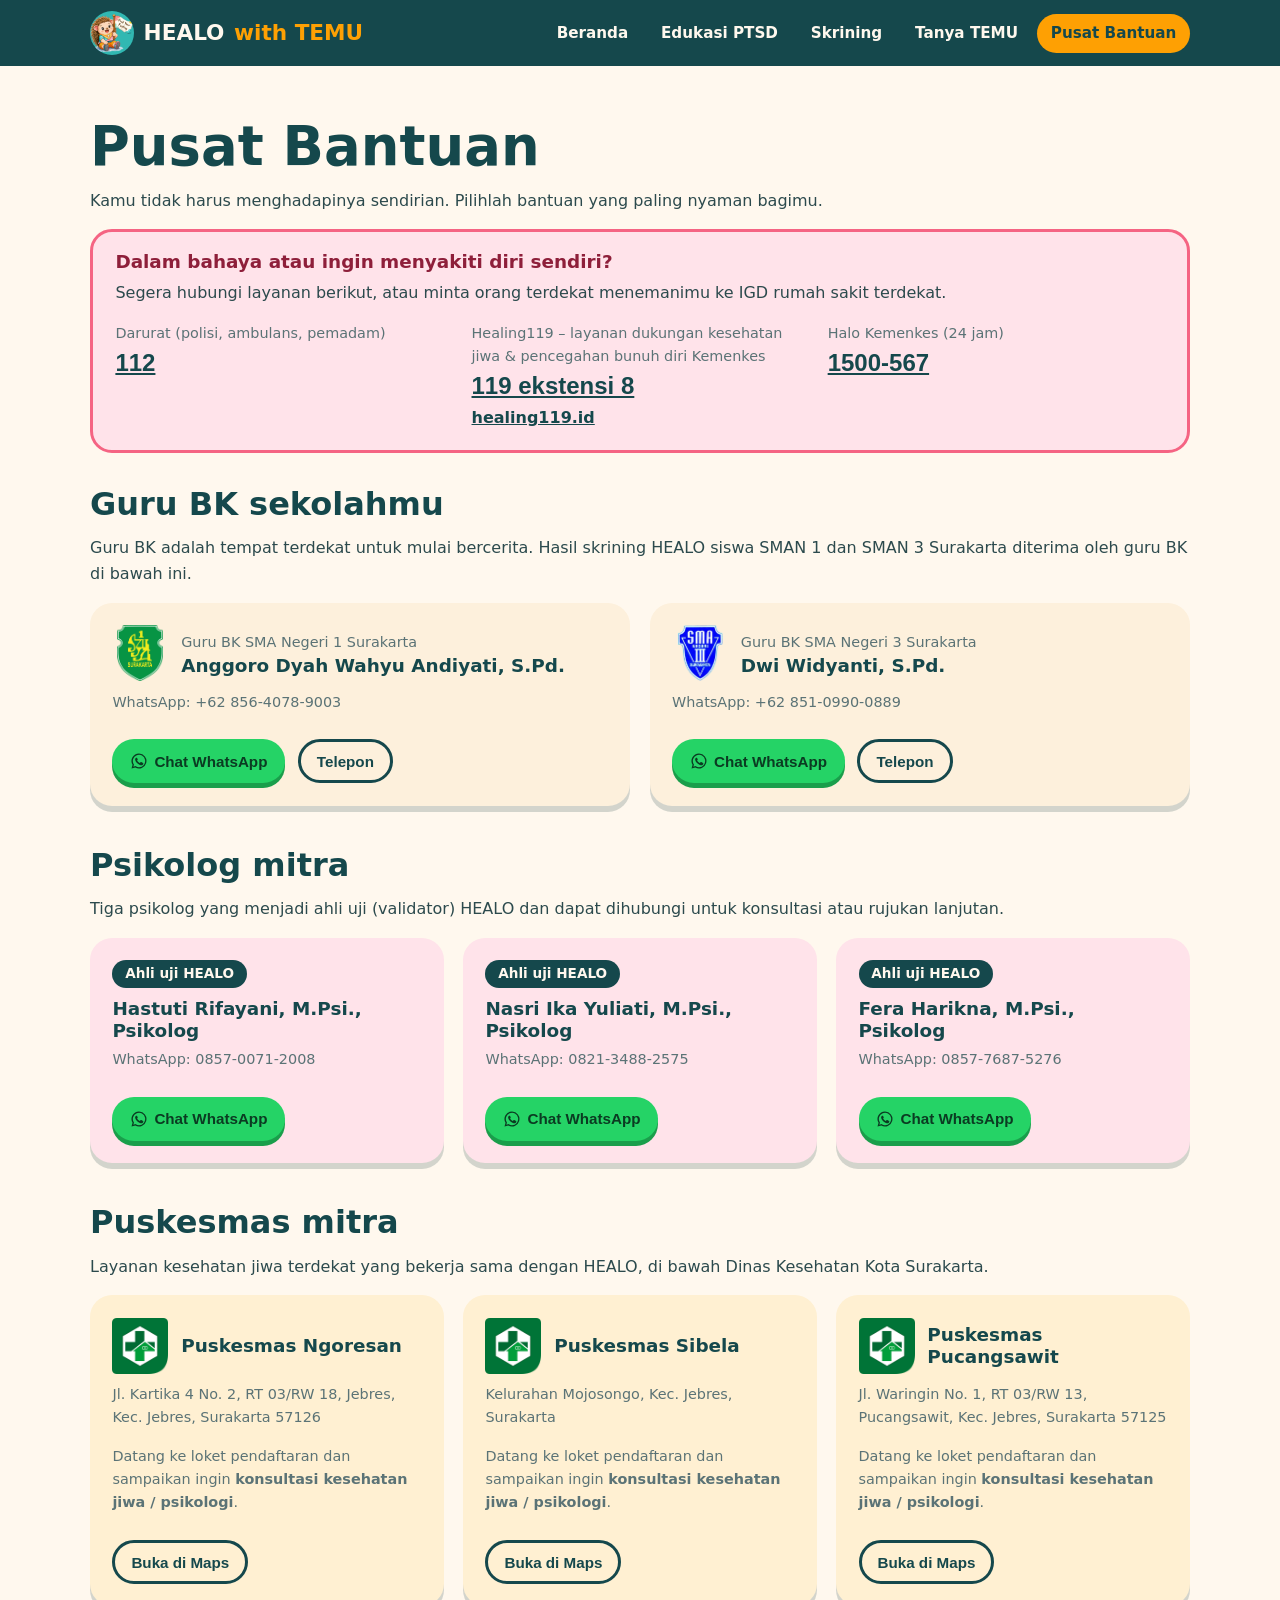
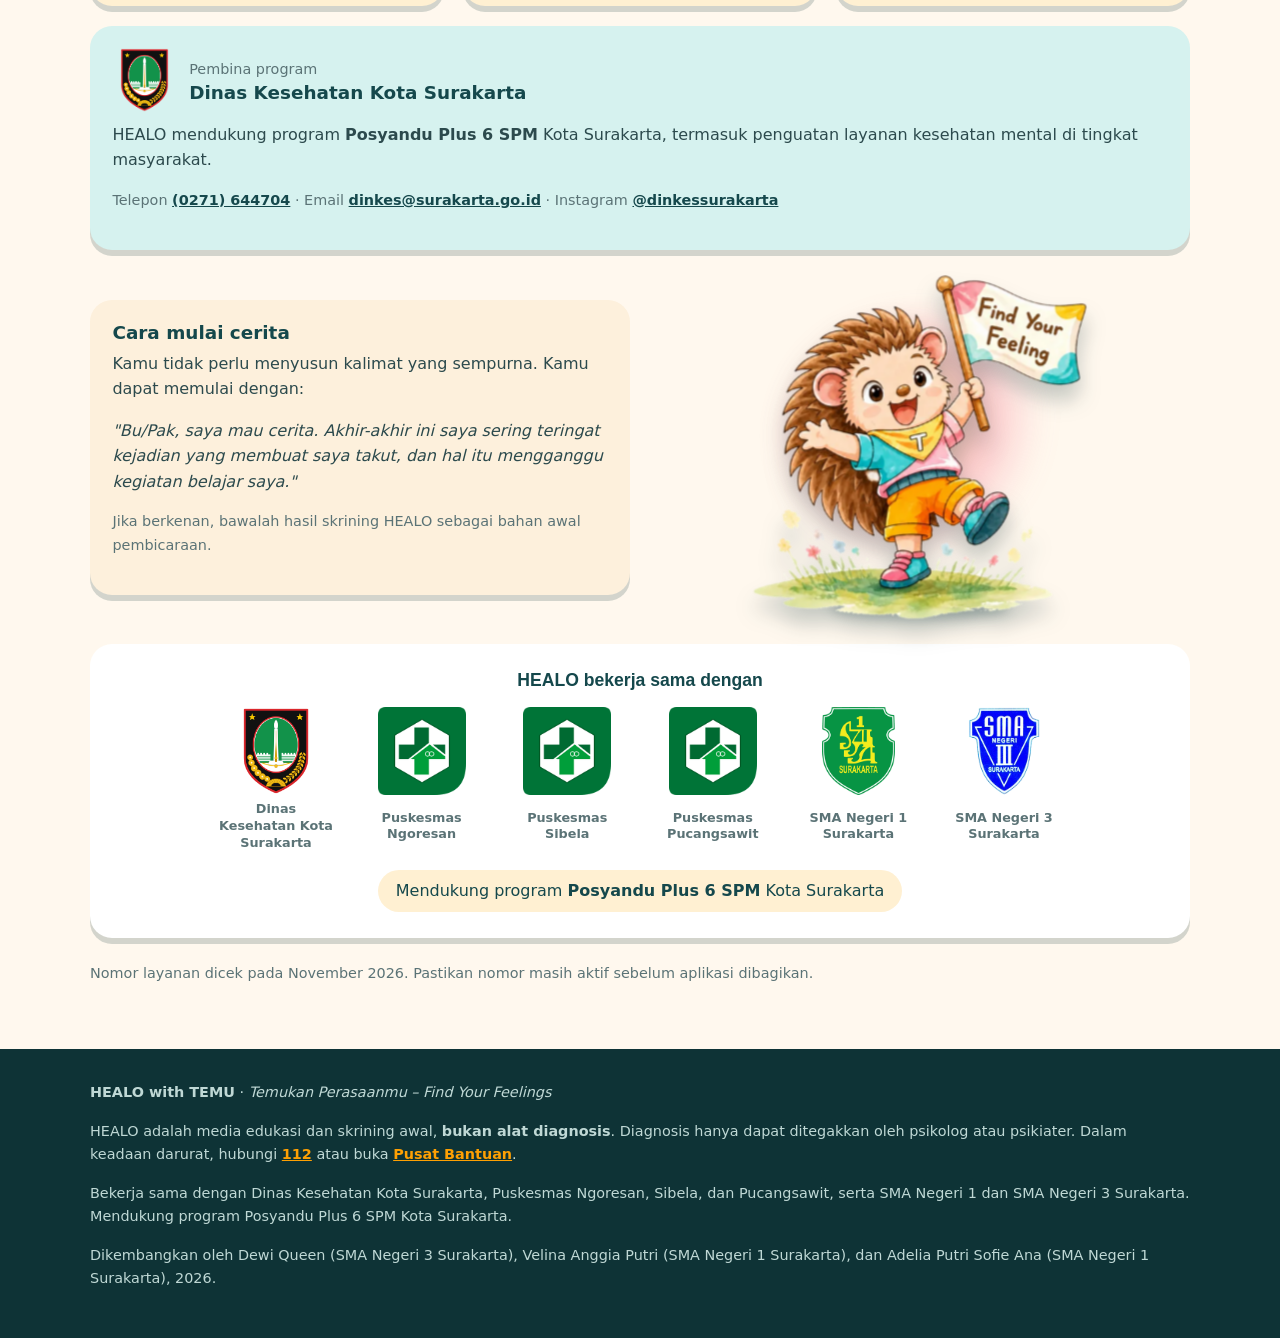
==== commit afb4bfae: "Add files via upload" ====
--- a/bantuan.html
+++ b/bantuan.html
@@ -60,7 +60,7 @@
 <p><em>"Bu/Pak, saya mau cerita. Akhir-akhir ini saya sering teringat kejadian yang membuat saya takut, dan hal itu mengganggu kegiatan belajar saya."</em></p>
 <p class="small">Jika berkenan, bawalah hasil skrining HEALO sebagai bahan awal pembicaraan.</p>
 </div>
-<img src="img/temu-walk.webp" alt="TEMU berjalan membawa bendera Find Your Feeling" width="320" height="320" style="justify-self:center;max-width:280px">
+<div class="temu-3d alt-temu" data-state="calm" role="img" aria-label="TEMU berjalan membawa bendera Find Your Feeling"><div class="temu-tilt"><span class="temu-glow"></span><div class="temu-float"><img src="img/temu-walk.webp" alt="" width="400" height="400"></div><span class="temu-bubble" aria-hidden="true"><i></i><i></i><i></i></span></div></div>
 </div>
 <div class="partners"><p class="partners-title">HEALO bekerja sama dengan</p><div class="partner-row"><figure class="partner"><img src="img/logo-dinkes.png" alt="Logo Dinas Kesehatan Kota Surakarta" width="88" height="88" loading="lazy"><figcaption>Dinas Kesehatan Kota Surakarta</figcaption></figure><figure class="partner"><img src="img/logo-puskesmas.png" alt="Logo Puskesmas Ngoresan" width="88" height="88" loading="lazy"><figcaption>Puskesmas Ngoresan</figcaption></figure><figure class="partner"><img src="img/logo-puskesmas.png" alt="Logo Puskesmas Sibela" width="88" height="88" loading="lazy"><figcaption>Puskesmas Sibela</figcaption></figure><figure class="partner"><img src="img/logo-puskesmas.png" alt="Logo Puskesmas Pucangsawit" width="88" height="88" loading="lazy"><figcaption>Puskesmas Pucangsawit</figcaption></figure><figure class="partner"><img src="img/logo-sman1.png" alt="Logo SMA Negeri 1 Surakarta" width="88" height="88" loading="lazy"><figcaption>SMA Negeri 1 Surakarta</figcaption></figure><figure class="partner"><img src="img/logo-sman3.png" alt="Logo SMA Negeri 3 Surakarta" width="88" height="88" loading="lazy"><figcaption>SMA Negeri 3 Surakarta</figcaption></figure></div><p class="program-badge">Mendukung program <strong>Posyandu Plus 6 SPM</strong> Kota Surakarta</p></div>
 <p class="small" style="margin-top:1.5rem">Nomor layanan dicek pada November 2026. Pastikan nomor masih aktif sebelum aplikasi dibagikan.</p>
@@ -76,6 +76,7 @@
 </div>
 </footer>
 <script src="assets/common.js"></script>
+<script src="assets/temu.js"></script>
 
 </body>
 </html>
--- a/assets/style.css
+++ b/assets/style.css
@@ -203,5 +203,56 @@
 .program-badge { display: inline-block; margin: 1.2rem 0 0; background: var(--mari-soft); color: var(--mal); padding: .5rem 1.1rem; border-radius: 999px; }
 @media (max-width: 820px) { .field-row { grid-template-columns: 1fr; } .partner { width: 96px; } .partner img { width: 64px; height: 64px; } }
 
+/* ---------- TEMU 2.5D ---------- */
+.temu-3d { --rx: 0deg; --ry: 0deg; position: relative; isolation: isolate; perspective: 900px; display: grid; place-items: center; cursor: pointer; -webkit-tap-highlight-color: transparent; }
+.temu-tilt { position: relative; width: 100%; display: grid; place-items: center; transform-style: preserve-3d; transform: rotateX(var(--rx)) rotateY(var(--ry)); transition: transform .25s ease-out; }
+.temu-glow { position: absolute; inset: 12% 10% 18%; border-radius: 50%; background: radial-gradient(circle at 40% 40%, var(--mari) 0%, var(--pink) 45%, transparent 70%); opacity: .35; filter: blur(18px); transform: translateZ(-60px) scale(1.05); }
+.temu-float { position: relative; width: 100%; transform: translateZ(40px); animation: temu-float 3.4s ease-in-out infinite; }
+.temu-float img { display: block; width: 100%; height: auto; filter: drop-shadow(0 14px 10px rgba(14,51,54,.25)); transform-origin: 50% 90%; }
+.temu-3d::after { content: ""; position: absolute; left: 22%; right: 22%; bottom: -2%; height: 7%; border-radius: 50%; background: rgba(14,51,54,.28); filter: blur(6px); animation: temu-shadow 3.4s ease-in-out infinite; z-index: -1; }
+.hero .temu-3d::after { background: rgba(0,0,0,.35); }
+@keyframes temu-float { 0%,100% { transform: translateZ(40px) translateY(0) rotate(-1.5deg); } 50% { transform: translateZ(40px) translateY(-16px) rotate(1.5deg); } }
+@keyframes temu-shadow { 0%,100% { transform: scale(1); opacity: .9; } 50% { transform: scale(.78); opacity: .55; } }
+.temu-float img.pop { animation: temu-pop .45s cubic-bezier(.3,1.6,.5,1); }
+.temu-float img.hop { animation: temu-hop .7s cubic-bezier(.3,1.4,.5,1); }
+@keyframes temu-pop { 0% { transform: scale(.82); opacity: .4; } 100% { transform: scale(1); opacity: 1; } }
+@keyframes temu-hop { 0%,100% { transform: translateY(0) scale(1,1); } 20% { transform: translateY(0) scale(1.08,.9); } 50% { transform: translateY(-28px) scale(.95,1.06); } 80% { transform: translateY(0) scale(1.05,.95); } }
+.temu-3d[data-state="thinking"] .temu-float img { animation: temu-think 1.4s ease-in-out infinite; }
+@keyframes temu-think { 0%,100% { transform: rotate(-4deg); } 50% { transform: rotate(4deg); } }
+.temu-3d[data-state="happy"] .temu-float img, .temu-3d[data-state="greet"] .temu-float img { animation: temu-hop .8s cubic-bezier(.3,1.4,.5,1) 2; }
+.temu-3d[data-state="calm"] .temu-float { animation-duration: 5.5s; }
+.temu-bubble { position: absolute; top: 4%; right: 2%; transform: translateZ(70px); background: #fff; border-radius: 999px; padding: .35rem .6rem; box-shadow: 0 4px 0 rgba(14,51,54,.15); display: none; gap: .25rem; }
+.temu-bubble i { width: 8px; height: 8px; border-radius: 50%; background: var(--mal); animation: temu-dot 1s ease-in-out infinite; }
+.temu-bubble i:nth-child(2) { animation-delay: .15s; } .temu-bubble i:nth-child(3) { animation-delay: .3s; }
+.temu-3d[data-state="thinking"] .temu-bubble { display: flex; }
+@keyframes temu-dot { 0%,100% { transform: translateY(0); opacity: .4; } 50% { transform: translateY(-5px); opacity: 1; } }
+
+.hero .temu-3d { width: 100%; max-width: 400px; justify-self: center; }
+.hero .temu-3d img { max-width: none; filter: drop-shadow(0 16px 10px rgba(0,0,0,.25)); }
+.alt-temu { width: 100%; max-width: 320px; justify-self: center; }
+
+/* chat page: TEMU stage beside the chat */
+.chat-wrap { display: grid; grid-template-columns: 240px minmax(0, 1fr); gap: 1.2rem; align-items: start; }
+.temu-stage { background: var(--lagoon-soft); border-radius: var(--radius); padding: 1.4rem 1rem 1.2rem; text-align: center; box-shadow: var(--shadow); position: sticky; top: 90px; }
+.temu-stage .temu-3d { width: 190px; margin: 0 auto 1rem; }
+.temu-status { font: 700 1rem 'Poppins', Arial, sans-serif; color: var(--ink); margin: 0; min-height: 2.6em; }
+
+/* result & guidance cheer */
+.temu-cheer { display: flex; align-items: center; gap: 1rem; margin-bottom: 1rem; }
+.temu-cheer .temu-3d { width: 120px; flex: none; }
+.temu-cheer p { margin: 0; font-weight: 700; color: var(--ink); }
+
+@media (max-width: 820px) {
+  .hero .temu-3d { order: -1; max-width: 240px; }
+  .chat-wrap { grid-template-columns: 1fr; }
+  .temu-stage { position: static; display: flex; align-items: center; gap: .8rem; padding: .7rem 1rem; text-align: left; }
+  .temu-stage .temu-3d { width: 92px; margin: 0; flex: none; }
+  .temu-cheer .temu-3d { width: 90px; }
+}
+@media (prefers-reduced-motion: reduce) {
+  .temu-float, .temu-3d::after, .temu-float img, .temu-bubble i { animation: none !important; }
+  .temu-tilt { transform: none !important; }
+}
+
 @media (prefers-reduced-motion: reduce) { * { transition: none !important; scroll-behavior: auto !important; } }
 .contact-card .pill { align-self: flex-start; }
